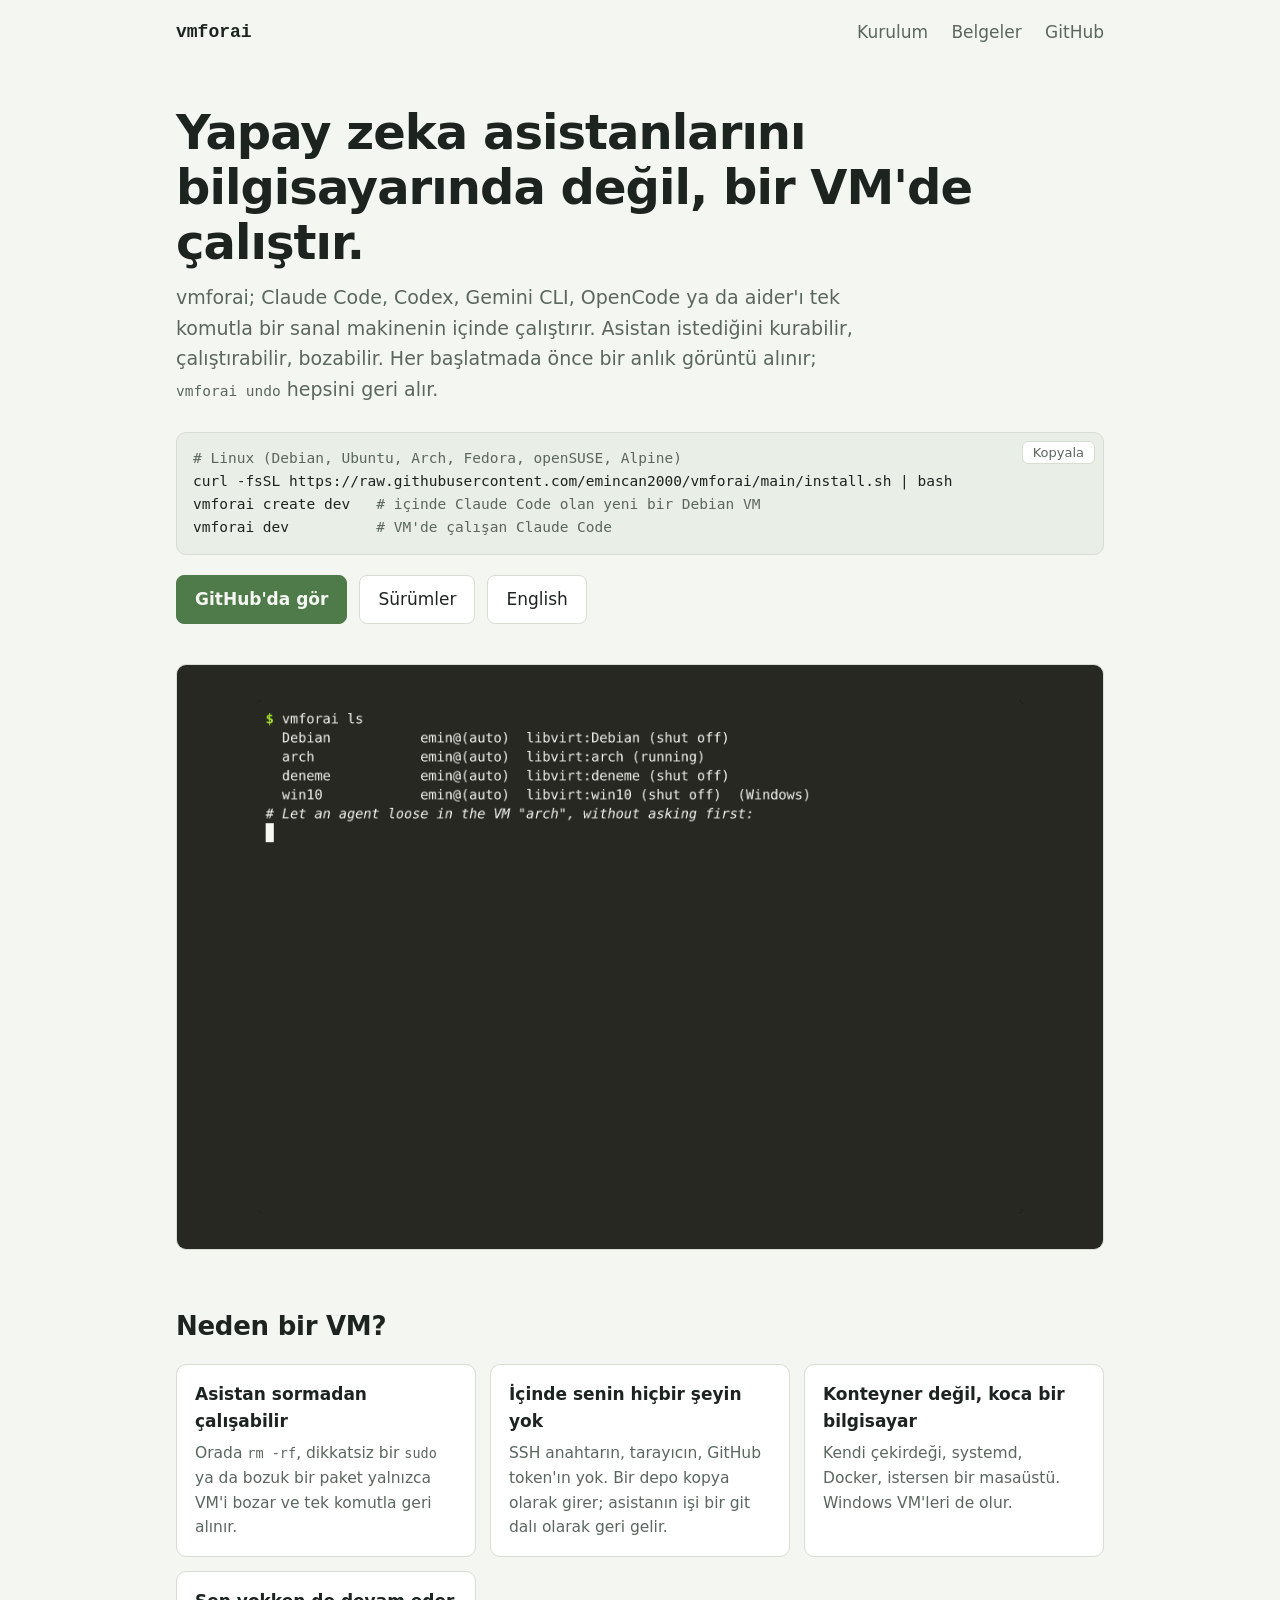
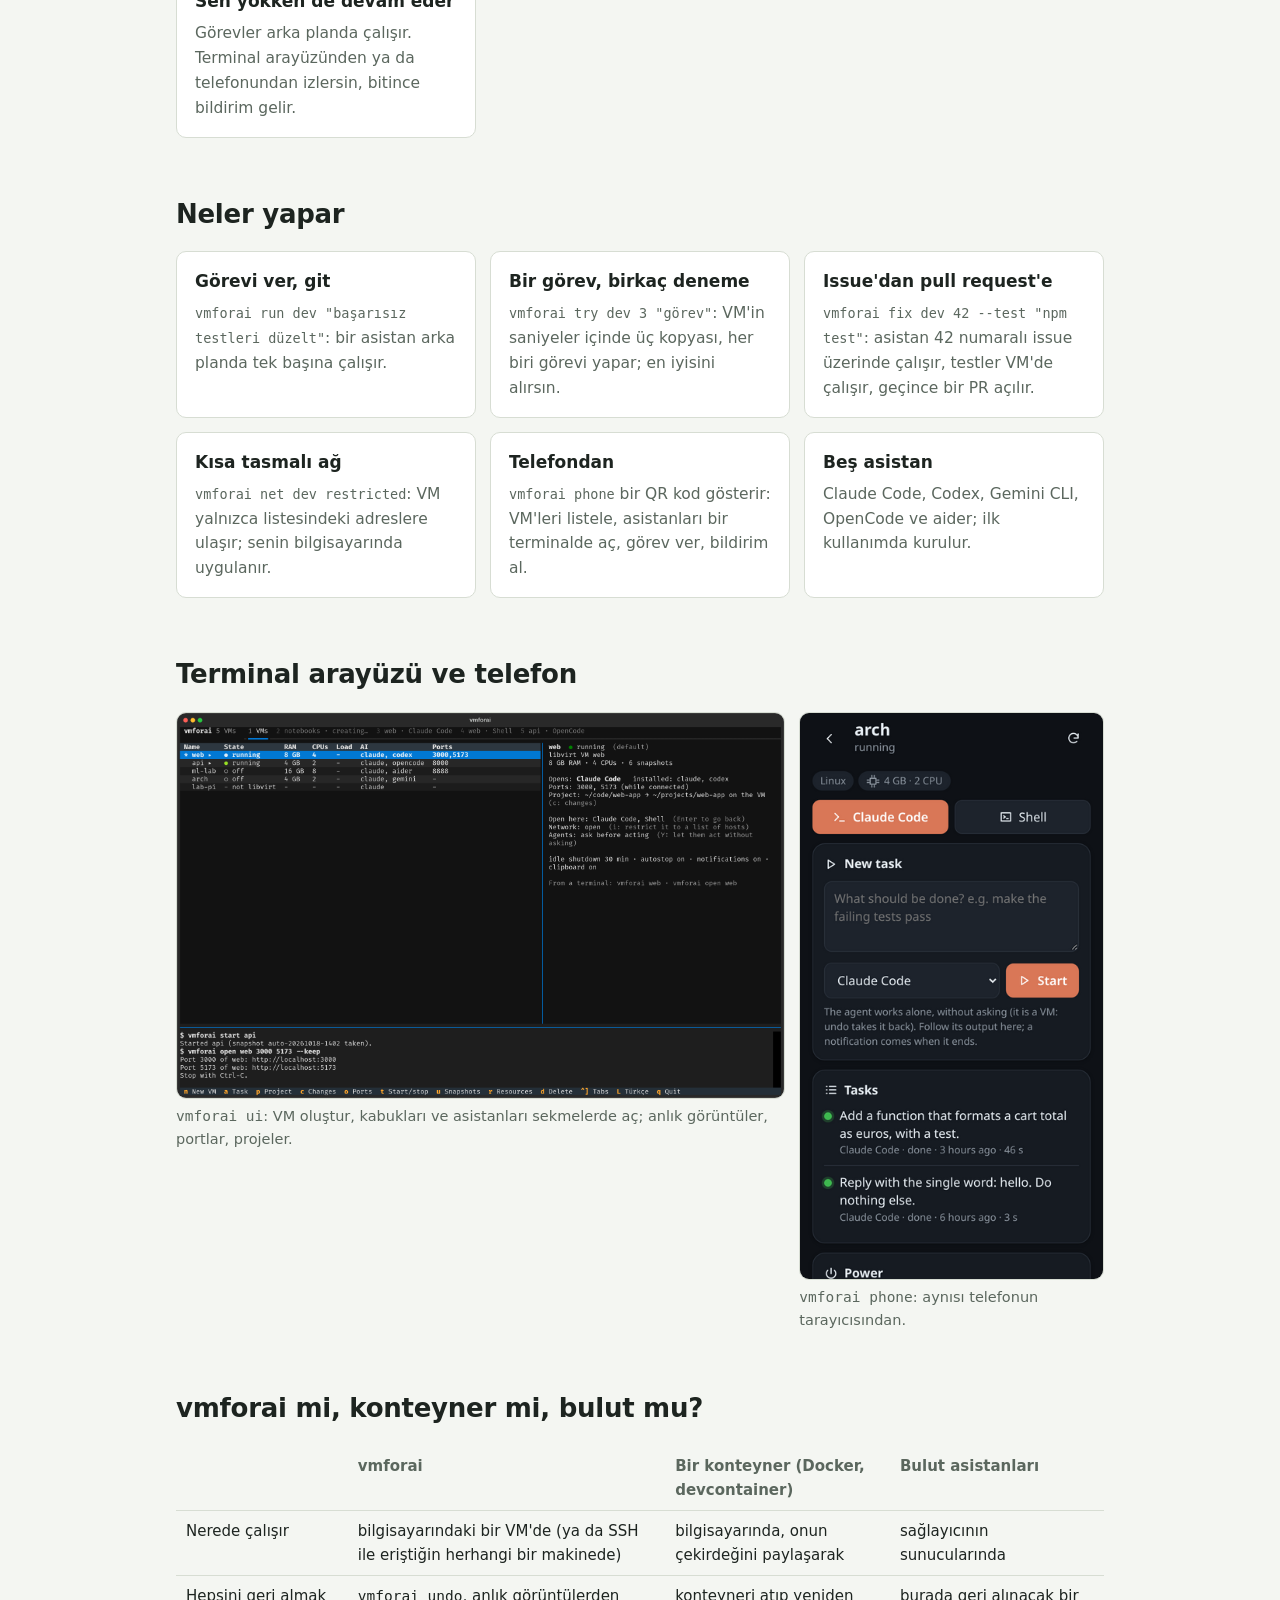
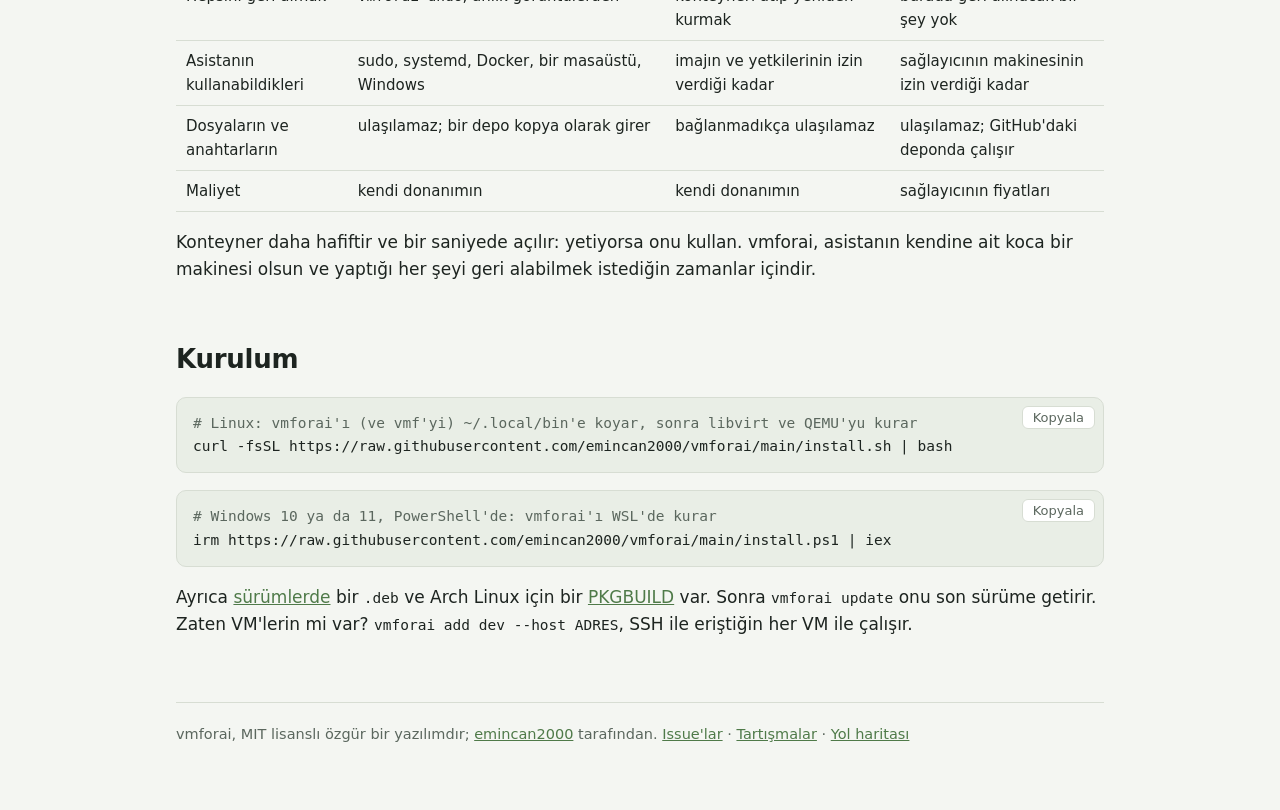
==== docs/tr/index.html @ 65556c44 "Project page in Turkish (docs/tr/), shared site.css and site.js" ====
<!doctype html>
<html lang="tr">
<head>
<meta charset="utf-8">
<meta name="viewport" content="width=device-width, initial-scale=1">
<title>vmforai</title>
<meta name="description" content="Claude Code, Codex, Gemini CLI, OpenCode ya da aider'ı kendi bilgisayarında değil, bir sanal makinede çalıştır. Tek komut, her başlatmada anlık görüntü, geri alma.">
<meta property="og:title" content="vmforai: yapay zeka kodlama asistanları bir sanal makinede">
<meta property="og:description" content="Claude Code, Codex, Gemini CLI, OpenCode ya da aider'ı kendi bilgisayarında değil, bir VM'de çalıştır. Her başlatmada anlık görüntü; undo hepsini geri alır.">
<meta property="og:image" content="https://emincan2000.github.io/vmforai/social-preview.png">
<meta property="og:type" content="website">
<meta property="og:locale" content="tr_TR">
<meta name="twitter:card" content="summary_large_image">
<link rel="icon" href="data:image/svg+xml,%3Csvg xmlns='http://www.w3.org/2000/svg' viewBox='0 0 32 32'%3E%3Crect width='32' height='32' rx='7' fill='%23171c19'/%3E%3Cpath d='M8 11l6 5-6 5M16 22h8' stroke='%239cc28f' stroke-width='3' fill='none' stroke-linecap='round' stroke-linejoin='round'/%3E%3C/svg%3E">
<link rel="stylesheet" href="../site.css">
<link rel="alternate" hreflang="en" href="https://emincan2000.github.io/vmforai/">
<link rel="alternate" hreflang="tr" href="https://emincan2000.github.io/vmforai/tr/">
</head>
<body>
<main>
<nav>
  <b>vmforai</b>
  <span>
    <a href="#kurulum">Kurulum</a>
    <a href="https://github.com/emincan2000/vmforai/blob/main/README.tr.md#komutlar">Belgeler</a>
    <a href="https://github.com/emincan2000/vmforai">GitHub</a>
  </span>
</nav>

<h1>Yapay zeka asistanlarını bilgisayarında değil, bir VM'de çalıştır.</h1>
<p class="lead">vmforai; Claude Code, Codex, Gemini CLI, OpenCode ya da aider'ı tek komutla
bir sanal makinenin içinde çalıştırır. Asistan istediğini kurabilir, çalıştırabilir,
bozabilir. Her başlatmada önce bir anlık görüntü alınır; <code>vmforai undo</code>
hepsini geri alır.</p>

<pre><span class="c"># Linux (Debian, Ubuntu, Arch, Fedora, openSUSE, Alpine)</span>
curl -fsSL https://raw.githubusercontent.com/emincan2000/vmforai/main/install.sh | bash
vmforai create dev   <span class="c"># içinde Claude Code olan yeni bir Debian VM</span>
vmforai dev          <span class="c"># VM'de çalışan Claude Code</span></pre>

<div class="buttons">
  <a class="btn main" href="https://github.com/emincan2000/vmforai">GitHub'da gör</a>
  <a class="btn" href="https://github.com/emincan2000/vmforai/releases">Sürümler</a>
  <a class="btn" href="../" hreflang="en" lang="en">English</a>
</div>

<img class="hero-img" src="../demo.gif" width="1024" height="646" alt="vmforai: komut satırı (bir görev, sonra undo), Claude Code'un sekmede açık olduğu terminal arayüzü ve telefon sayfası">

<h2>Neden bir VM?</h2>
<div class="grid">
  <div class="card"><h3>Asistan sormadan çalışabilir</h3><p>Orada <code>rm -rf</code>, dikkatsiz bir <code>sudo</code> ya da bozuk bir paket yalnızca VM'i bozar ve tek komutla geri alınır.</p></div>
  <div class="card"><h3>İçinde senin hiçbir şeyin yok</h3><p>SSH anahtarın, tarayıcın, GitHub token'ın yok. Bir depo kopya olarak girer; asistanın işi bir git dalı olarak geri gelir.</p></div>
  <div class="card"><h3>Konteyner değil, koca bir bilgisayar</h3><p>Kendi çekirdeği, systemd, Docker, istersen bir masaüstü. Windows VM'leri de olur.</p></div>
  <div class="card"><h3>Sen yokken de devam eder</h3><p>Görevler arka planda çalışır. Terminal arayüzünden ya da telefonundan izlersin, bitince bildirim gelir.</p></div>
</div>

<h2>Neler yapar</h2>
<div class="grid">
  <div class="card"><h3>Görevi ver, git</h3><p><code>vmforai run dev "başarısız testleri düzelt"</code>: bir asistan arka planda tek başına çalışır.</p></div>
  <div class="card"><h3>Bir görev, birkaç deneme</h3><p><code>vmforai try dev 3 "görev"</code>: VM'in saniyeler içinde üç kopyası, her biri görevi yapar; en iyisini alırsın.</p></div>
  <div class="card"><h3>Issue'dan pull request'e</h3><p><code>vmforai fix dev 42 --test "npm test"</code>: asistan 42 numaralı issue üzerinde çalışır, testler VM'de çalışır, geçince bir PR açılır.</p></div>
  <div class="card"><h3>Kısa tasmalı ağ</h3><p><code>vmforai net dev restricted</code>: VM yalnızca listesindeki adreslere ulaşır; senin bilgisayarında uygulanır.</p></div>
  <div class="card"><h3>Telefondan</h3><p><code>vmforai phone</code> bir QR kod gösterir: VM'leri listele, asistanları bir terminalde aç, görev ver, bildirim al.</p></div>
  <div class="card"><h3>Beş asistan</h3><p>Claude Code, Codex, Gemini CLI, OpenCode ve aider; ilk kullanımda kurulur.</p></div>
</div>

<h2>Terminal arayüzü ve telefon</h2>
<div class="shots">
  <div><img src="../ui.png" alt="vmforai ui: VM listesi ve ayrıntıları" loading="lazy"><p class="caption"><code>vmforai ui</code>: VM oluştur, kabukları ve asistanları sekmelerde aç; anlık görüntüler, portlar, projeler.</p></div>
  <div><img src="../phone-vm.png" alt="Bir VM'in telefon sayfası" loading="lazy"><p class="caption"><code>vmforai phone</code>: aynısı telefonun tarayıcısından.</p></div>
</div>

<h2>vmforai mi, konteyner mi, bulut mu?</h2>
<div class="tablewrap">
<table>
  <tr><th></th><th>vmforai</th><th>Bir konteyner (Docker, devcontainer)</th><th>Bulut asistanları</th></tr>
  <tr><td>Nerede çalışır</td><td>bilgisayarındaki bir VM'de (ya da SSH ile eriştiğin herhangi bir makinede)</td><td>bilgisayarında, onun çekirdeğini paylaşarak</td><td>sağlayıcının sunucularında</td></tr>
  <tr><td>Hepsini geri almak</td><td><code>vmforai undo</code>, anlık görüntülerden</td><td>konteyneri atıp yeniden kurmak</td><td>burada geri alınacak bir şey yok</td></tr>
  <tr><td>Asistanın kullanabildikleri</td><td>sudo, systemd, Docker, bir masaüstü, Windows</td><td>imajın ve yetkilerinin izin verdiği kadar</td><td>sağlayıcının makinesinin izin verdiği kadar</td></tr>
  <tr><td>Dosyaların ve anahtarların</td><td>ulaşılamaz; bir depo kopya olarak girer</td><td>bağlanmadıkça ulaşılamaz</td><td>ulaşılamaz; GitHub'daki deponda çalışır</td></tr>
  <tr><td>Maliyet</td><td>kendi donanımın</td><td>kendi donanımın</td><td>sağlayıcının fiyatları</td></tr>
</table>
</div>
<p>Konteyner daha hafiftir ve bir saniyede açılır: yetiyorsa onu kullan.
vmforai, asistanın kendine ait koca bir makinesi olsun ve yaptığı her şeyi geri
alabilmek istediğin zamanlar içindir.</p>

<h2 id="kurulum">Kurulum</h2>
<pre><span class="c"># Linux: vmforai'ı (ve vmf'yi) ~/.local/bin'e koyar, sonra libvirt ve QEMU'yu kurar</span>
curl -fsSL https://raw.githubusercontent.com/emincan2000/vmforai/main/install.sh | bash</pre>
<p></p>
<pre><span class="c"># Windows 10 ya da 11, PowerShell'de: vmforai'ı WSL'de kurar</span>
irm https://raw.githubusercontent.com/emincan2000/vmforai/main/install.ps1 | iex</pre>
<p>Ayrıca <a href="https://github.com/emincan2000/vmforai/releases">sürümlerde</a> bir <code>.deb</code> ve Arch Linux için bir
<a href="https://github.com/emincan2000/vmforai/tree/main/packaging/aur">PKGBUILD</a> var.
Sonra <code>vmforai update</code> onu son sürüme getirir.
Zaten VM'lerin mi var? <code>vmforai add dev --host ADRES</code>, SSH ile eriştiğin her VM ile çalışır.</p>

<footer>
  vmforai, MIT lisanslı özgür bir yazılımdır;
  <a href="https://github.com/emincan2000">emincan2000</a> tarafından.
  <a href="https://github.com/emincan2000/vmforai/issues">Issue'lar</a> ·
  <a href="https://github.com/emincan2000/vmforai/discussions">Tartışmalar</a> ·
  <a href="https://github.com/emincan2000/vmforai/blob/main/ROADMAP.tr.md">Yol haritası</a>
</footer>
</main>
<script src="../site.js"></script>
</body>
</html>
---- docs/site.css ----
:root {
  --bg: #f4f6f2; --panel: #ffffff; --line: #d7ddd3; --text: #1d2420;
  --dim: #5b675e; --green: #4f7a49; --code: #e9eee6;
}
@media (prefers-color-scheme: dark) {
  :root {
    --bg: #171c19; --panel: #1f2621; --line: #333d36; --text: #e6ebe4;
    --dim: #9ba79d; --green: #9cc28f; --code: #121613;
  }
}
* { box-sizing: border-box; }
body {
  margin: 0; background: var(--bg); color: var(--text);
  font: 17px/1.6 "Inter", system-ui, -apple-system, "Segoe UI", sans-serif;
}
a { color: var(--green); }
main { max-width: 960px; margin: 0 auto; padding: 0 16px 64px; }
nav { display: flex; justify-content: space-between; align-items: center; padding: 18px 0; }
nav b { font-family: "JetBrains Mono", ui-monospace, monospace; font-size: 18px; }
nav a { margin-left: 18px; text-decoration: none; color: var(--dim); }
nav a:hover { color: var(--text); }
h1 { font-size: clamp(30px, 5.5vw, 48px); line-height: 1.15; margin: 40px 0 12px; letter-spacing: -0.02em; }
h2 { font-size: 26px; margin: 56px 0 16px; letter-spacing: -0.01em; }
.lead { font-size: 19px; color: var(--dim); max-width: 680px; margin: 0 0 28px; }
code, pre { font-family: "JetBrains Mono", ui-monospace, "DejaVu Sans Mono", monospace; font-size: 14.5px; }
pre {
  background: var(--code); border: 1px solid var(--line); border-radius: 10px;
  padding: 14px 16px; margin: 0; overflow-x: auto; position: relative;
}
pre .c { color: var(--dim); }
.copy {
  position: absolute; top: 8px; right: 8px; font: 13px system-ui, sans-serif;
  background: var(--panel); color: var(--dim); border: 1px solid var(--line);
  border-radius: 6px; padding: 3px 10px; cursor: pointer;
}
.copy:hover { color: var(--text); }
.buttons { display: flex; gap: 12px; flex-wrap: wrap; margin-top: 20px; }
.btn {
  display: inline-block; padding: 10px 18px; border-radius: 8px; text-decoration: none;
  border: 1px solid var(--line); color: var(--text); background: var(--panel);
}
.btn.main { background: var(--green); border-color: var(--green); color: var(--bg); font-weight: 600; }
img { max-width: 100%; height: auto; display: block; border-radius: 10px; border: 1px solid var(--line); }
.hero-img { margin-top: 40px; }
.grid { display: grid; grid-template-columns: repeat(auto-fit, minmax(260px, 1fr)); gap: 14px; }
.card { background: var(--panel); border: 1px solid var(--line); border-radius: 10px; padding: 16px 18px; }
.card h3 { margin: 0 0 6px; font-size: 17px; }
.card p { margin: 0; color: var(--dim); font-size: 15.5px; }
.card code { font-size: 13.5px; }
.shots { display: grid; grid-template-columns: 2fr 1fr; gap: 14px; align-items: start; }
@media (max-width: 640px) { .shots { grid-template-columns: 1fr; } }
.caption { color: var(--dim); font-size: 14.5px; margin: 6px 0 0; }
table { width: 100%; border-collapse: collapse; font-size: 15px; }
th, td { text-align: left; padding: 8px 10px; border-bottom: 1px solid var(--line); vertical-align: top; }
th { color: var(--dim); font-weight: 600; }
.tablewrap { overflow-x: auto; }
footer { color: var(--dim); font-size: 14.5px; border-top: 1px solid var(--line); margin-top: 64px; padding-top: 20px; }
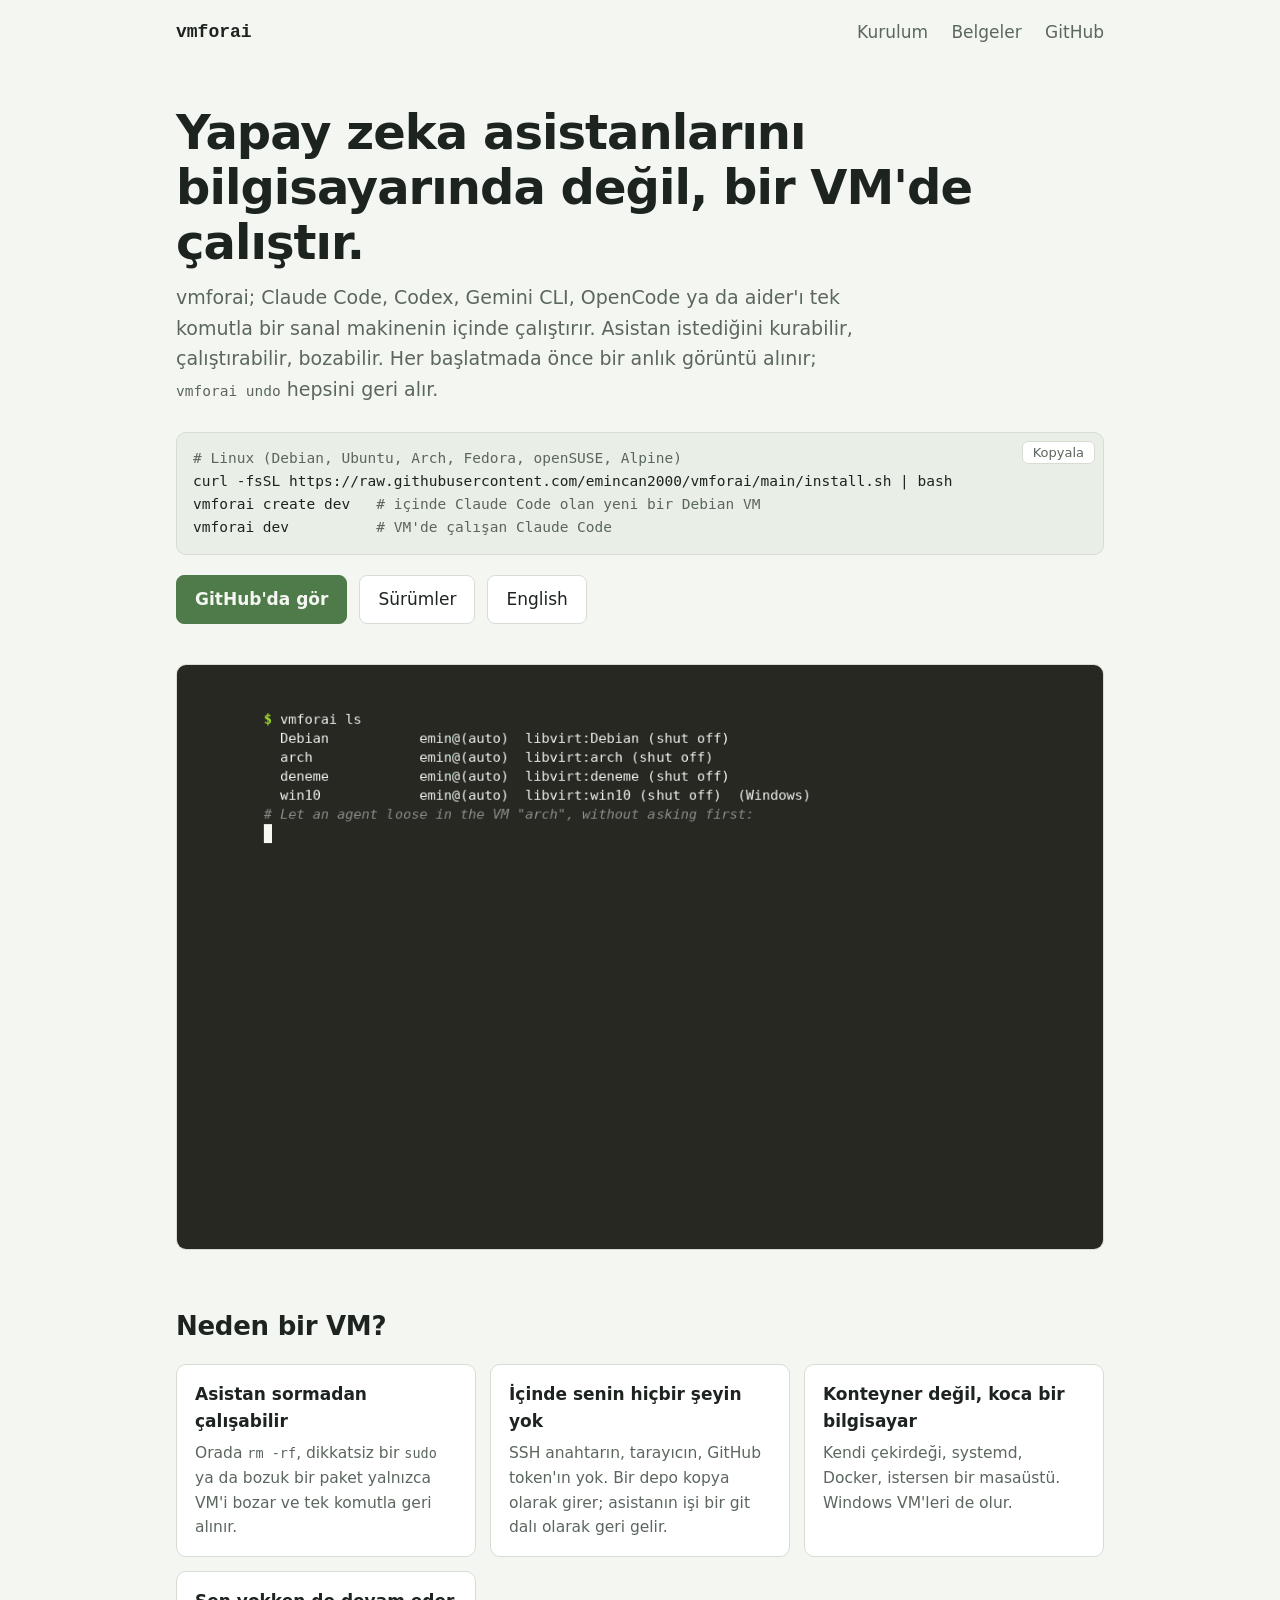
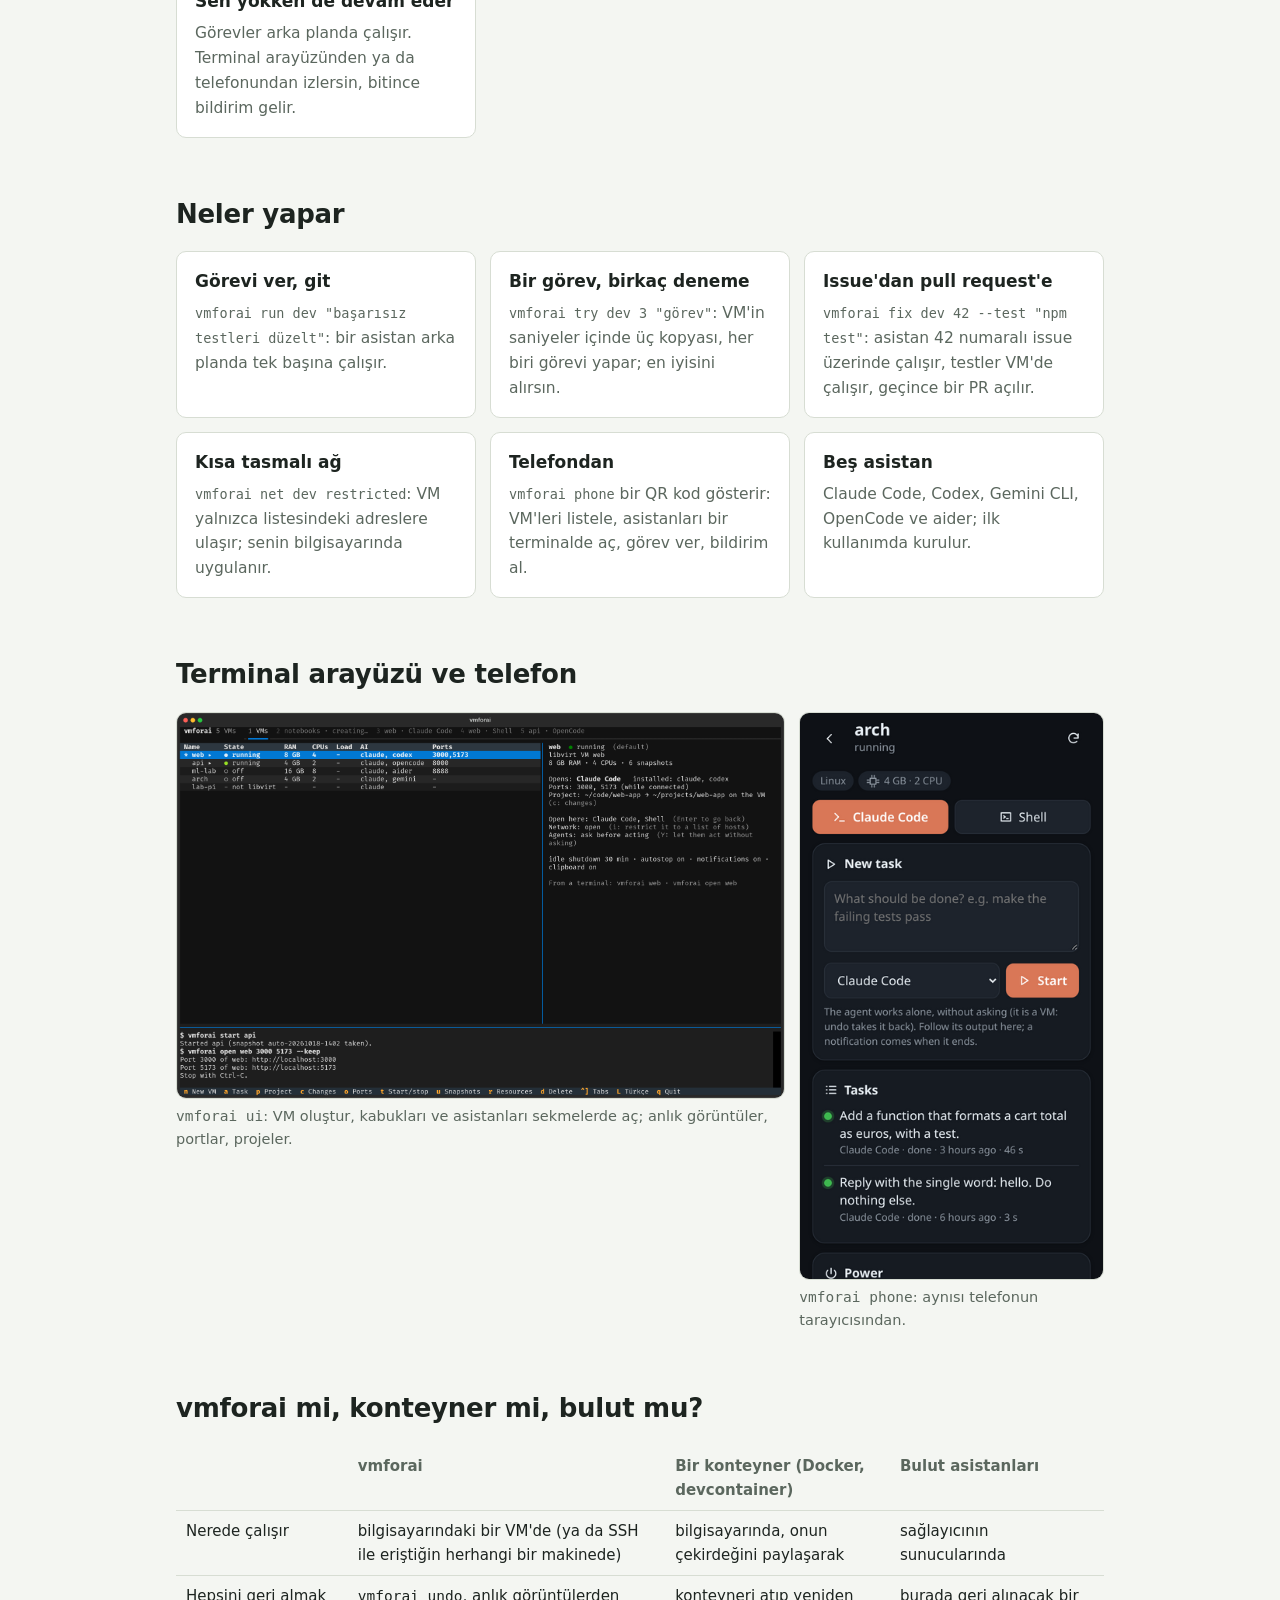
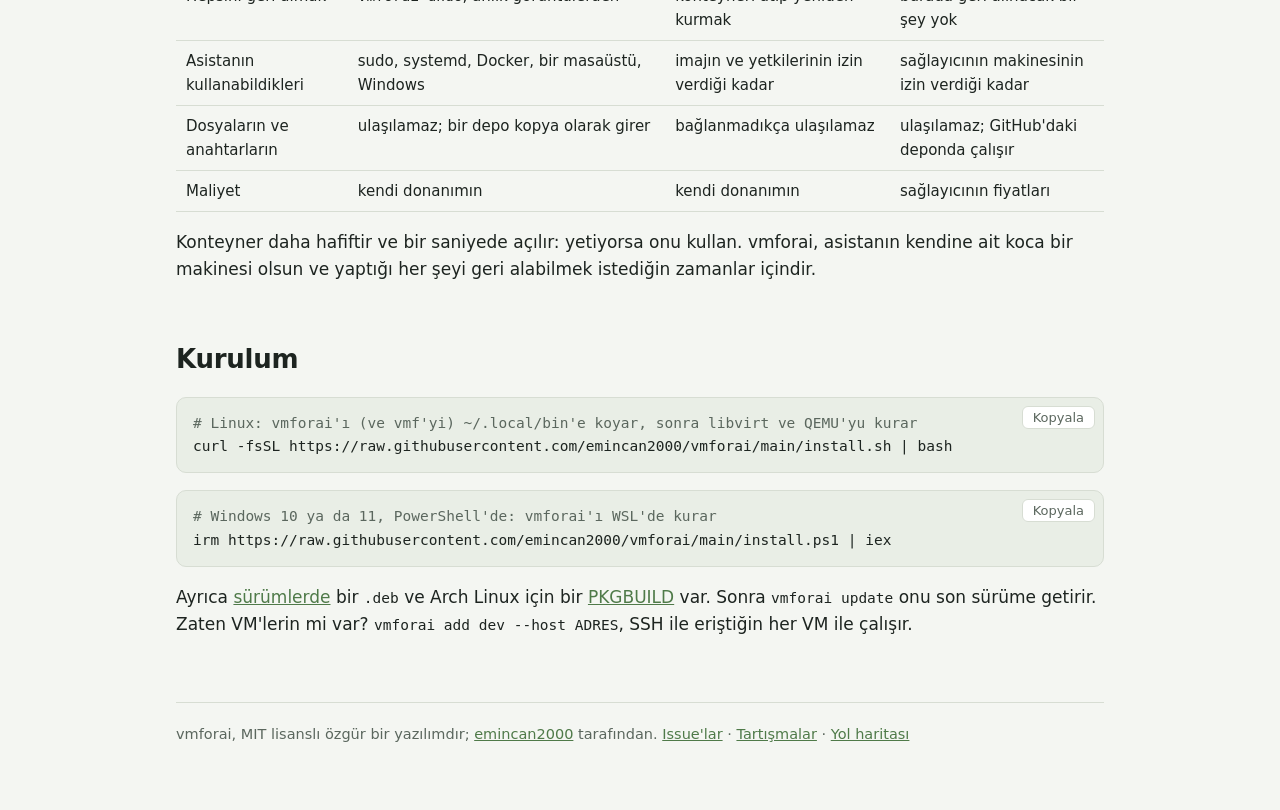
==== commit bd85b098: "Demo GIF: all five agents in the UI, and a phone video giving a VM a task" ====
--- a/docs/tr/index.html
+++ b/docs/tr/index.html
@@ -44,7 +44,7 @@
   <a class="btn" href="../" hreflang="en" lang="en">English</a>
 </div>
 
-<img class="hero-img" src="../demo.gif" width="1024" height="646" alt="vmforai: komut satırı (bir görev, sonra undo), Claude Code'un sekmede açık olduğu terminal arayüzü ve telefon sayfası">
+<img class="hero-img" src="../demo.gif" width="1024" height="646" alt="vmforai: komut satırı (bir görev, sonra undo), beş asistanın sekmelerde açık olduğu terminal arayüzü ve telefondan bir VM'e görev verme">
 
 <h2>Neden bir VM?</h2>
 <div class="grid">
